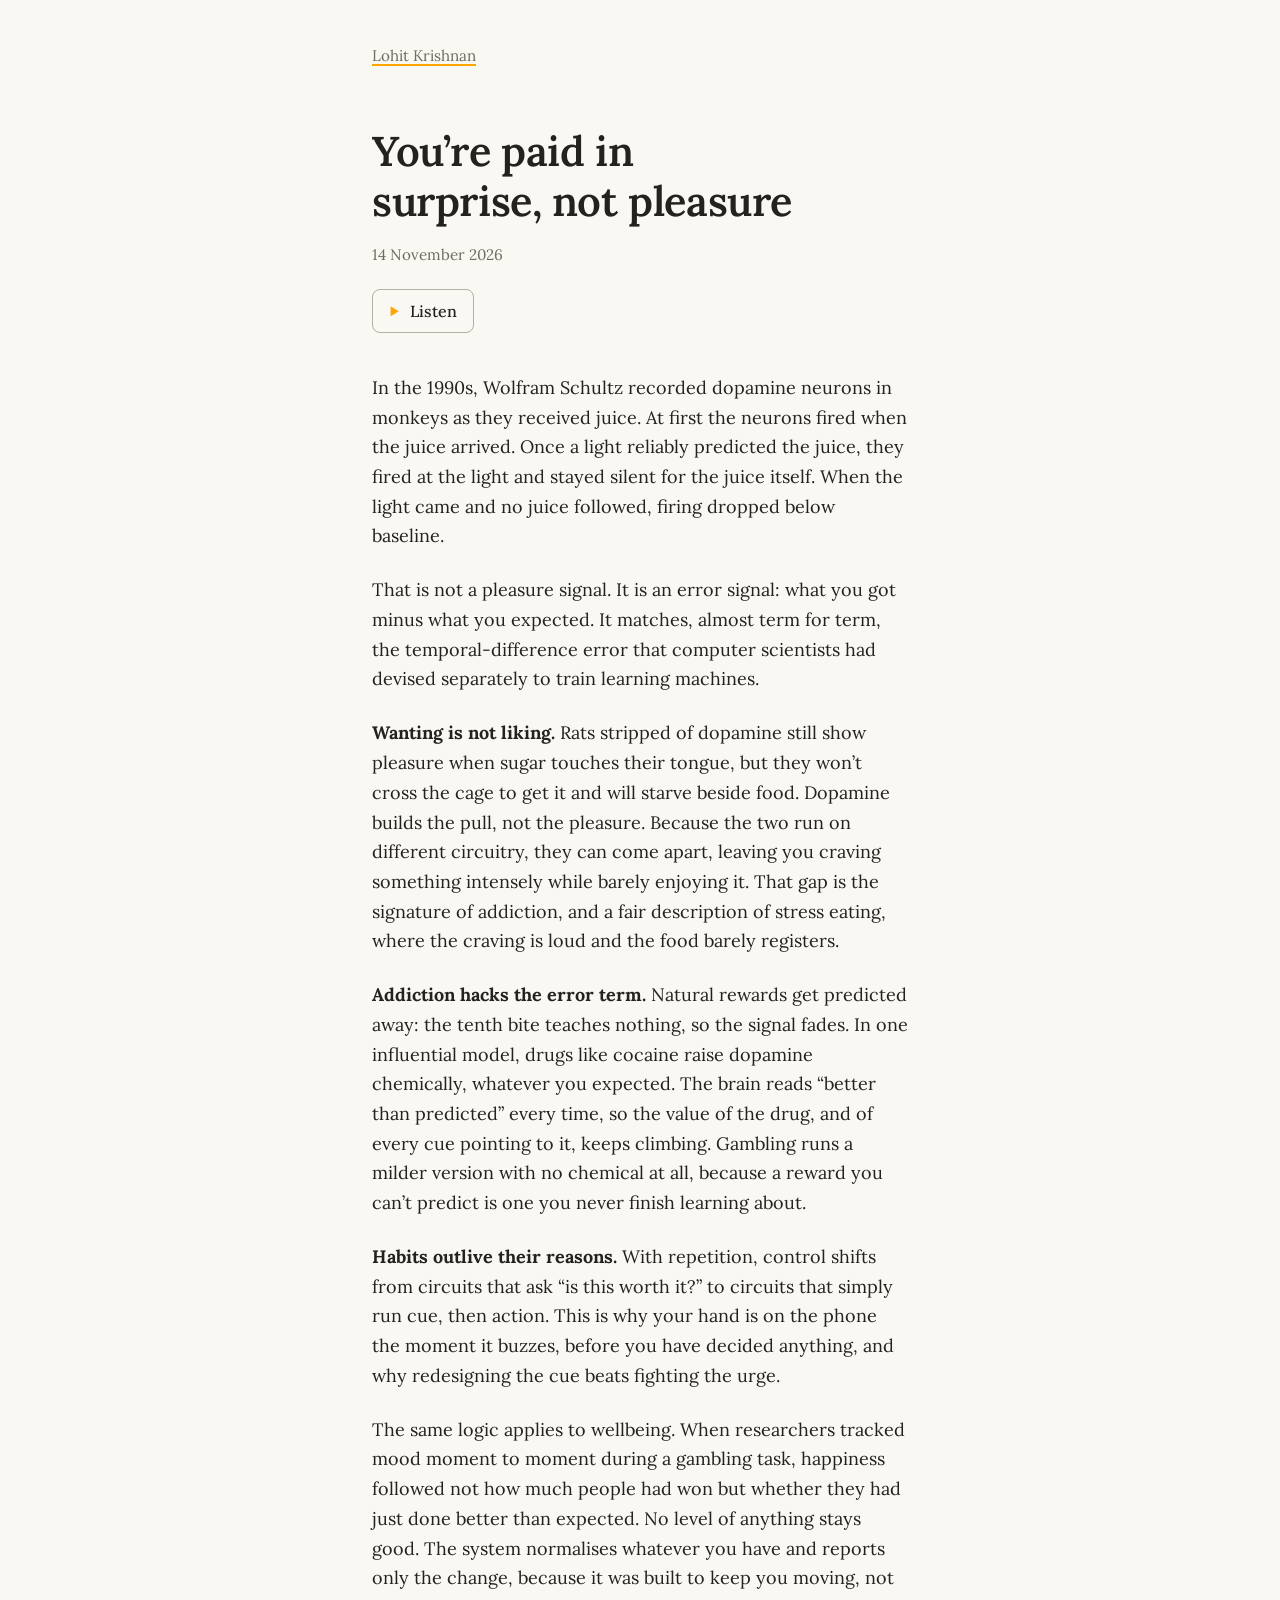
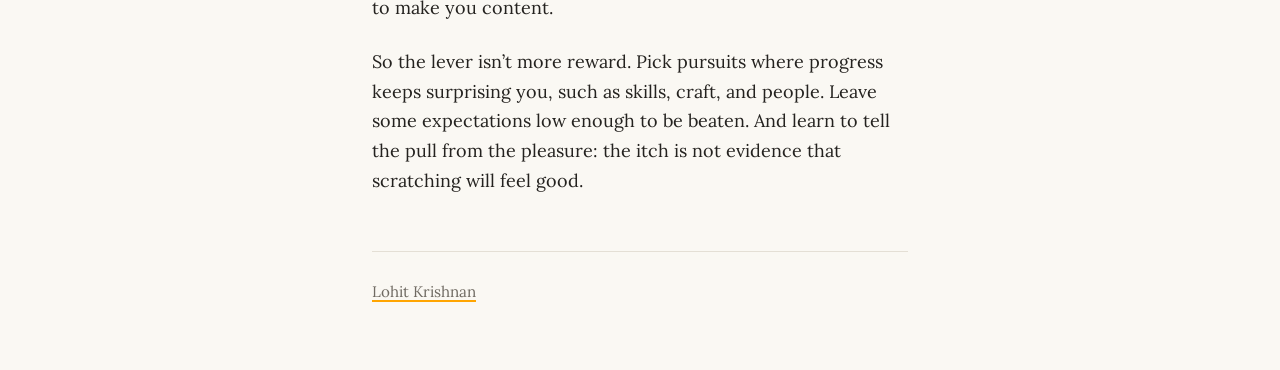
==== essays/paid-in-surprise/index.html @ ec5769eb "Add share preview cards and a Listen button Share cards: 1200x630 images for the homepage and the es" ====
<!DOCTYPE html>
<html lang="en">
<head>
    <meta charset="UTF-8">
    <meta name="viewport" content="width=device-width, initial-scale=1.0">
    <title>You’re paid in surprise, not pleasure</title>
    <meta name="description" content="Dopamine is an error signal, not a pleasure signal. What that means for wanting, habits, addiction and wellbeing.">
    <meta property="og:title" content="You’re paid in surprise, not pleasure">
    <meta property="og:description" content="Dopamine is an error signal, not a pleasure signal. What that means for wanting, habits, addiction and wellbeing.">
    <meta property="og:type" content="article">
    <meta property="og:url" content="https://lohitkrishnan.com/essays/paid-in-surprise/">
    <meta property="og:site_name" content="Lohit Krishnan">
    <meta property="og:image" content="https://lohitkrishnan.com/img/card-paid-in-surprise.png">
    <meta property="og:image:width" content="1200">
    <meta property="og:image:height" content="630">
    <meta property="og:image:alt" content="You’re paid in surprise, not pleasure. Dopamine is an error signal, not a pleasure signal.">
    <meta name="twitter:card" content="summary_large_image">
    <link rel="canonical" href="https://lohitkrishnan.com/essays/paid-in-surprise/">
    <meta name="color-scheme" content="light dark">

    <link rel="icon" href="data:image/svg+xml,<svg xmlns=%22http://www.w3.org/2000/svg%22 viewBox=%220 0 100 100%22><text y=%22.9em%22 font-size=%2290%22>🔥</text></svg>">

    <link rel="preload" href="/fonts/Lora-Variable.woff" as="font" type="font/woff" crossorigin>
    <link rel="stylesheet" href="/css/site.css">
    <script src="/js/listen.js" defer></script>
</head>
<body>

    <div class="page">
        <a class="home-link" href="/">Lohit Krishnan</a>

        <article class="essay">
            <header class="essay-header">
                <h1 class="essay-title">You’re paid in surprise, not pleasure</h1>
                <time class="date" datetime="2026-11-14">14 November 2026</time>

                <!-- Shown by /js/listen.js only where the browser can read text aloud. -->
                <button class="listen" type="button" hidden>
                    <svg class="listen-icon listen-icon-play" viewBox="0 0 16 16" aria-hidden="true"><path d="M4 2.5v11l9-5.5z"/></svg>
                    <svg class="listen-icon listen-icon-pause" viewBox="0 0 16 16" aria-hidden="true"><path d="M4 2.5h3v11H4zM9 2.5h3v11H9z"/></svg>
                    <span class="listen-label">Listen</span>
                </button>
                <div class="listen-status" role="status"></div>
            </header>

            <p>In the 1990s, Wolfram Schultz recorded dopamine neurons in monkeys as they received juice. At first the neurons fired when the juice arrived. Once a light reliably predicted the juice, they fired at the light and stayed silent for the juice itself. When the light came and no juice followed, firing dropped below baseline.</p>

            <p>That is not a pleasure signal. It is an error signal: what you got minus what you expected. It matches, almost term for term, the temporal-difference error that computer scientists had devised separately to train learning machines.</p>

            <p><strong>Wanting is not liking.</strong> Rats stripped of dopamine still show pleasure when sugar touches their tongue, but they won’t cross the cage to get it and will starve beside food. Dopamine builds the pull, not the pleasure. Because the two run on different circuitry, they can come apart, leaving you craving something intensely while barely enjoying it. That gap is the signature of addiction, and a fair description of stress eating, where the craving is loud and the food barely registers.</p>

            <p><strong>Addiction hacks the error term.</strong> Natural rewards get predicted away: the tenth bite teaches nothing, so the signal fades. In one influential model, drugs like cocaine raise dopamine chemically, whatever you expected. The brain reads “better than predicted” every time, so the value of the drug, and of every cue pointing to it, keeps climbing. Gambling runs a milder version with no chemical at all, because a reward you can’t predict is one you never finish learning about.</p>

            <p><strong>Habits outlive their reasons.</strong> With repetition, control shifts from circuits that ask “is this worth it?” to circuits that simply run cue, then action. This is why your hand is on the phone the moment it buzzes, before you have decided anything, and why redesigning the cue beats fighting the urge.</p>

            <p>The same logic applies to wellbeing. When researchers tracked mood moment to moment during a gambling task, happiness followed not how much people had won but whether they had just done better than expected. No level of anything stays good. The system normalises whatever you have and reports only the change, because it was built to keep you moving, not to make you content.</p>

            <p>So the lever isn’t more reward. Pick pursuits where progress keeps surprising you, such as skills, craft, and people. Leave some expectations low enough to be beaten. And learn to tell the pull from the pleasure: the itch is not evidence that scratching will feel good.</p>
        </article>

        <footer class="essay-footer">
            <a class="home-link" href="/">Lohit Krishnan</a>
        </footer>
    </div>

</body>
</html>
---- css/site.css ----
/* Shared look for lohitkrishnan.com: Lora on warm paper, warm charcoal in dark mode. */

/* Lora is served from this site so pages look the same on every device. */
@font-face {
    font-family: "Lora";
    src: url("/fonts/Lora-Variable.woff") format("woff");
    font-weight: 400 700;
    font-style: normal;
    font-display: swap;
}

:root {
    --bg: #faf8f3;
    --text: #24221f;
    --muted: #6f6a62;
    --rule: #e4dfd5;
    --line-strong: #b5aea2;
    --accent: orange;
    --serif: "Lora", "Iowan Old Style", Charter, Georgia, "Noto Serif", serif;
}

@media (prefers-color-scheme: dark) {
    :root {
        --bg: #1f1e1c;
        --text: #e9e5dd;
        --muted: #9c978e;
        --rule: #36332f;
        --line-strong: #6a665f;
    }
}

* { box-sizing: border-box; }

html { -webkit-text-size-adjust: 100%; }

body {
    margin: 0;
    background-color: var(--bg);
    color: var(--text);
    font-family: var(--serif);
    font-size: 1.125rem;
    line-height: 1.65;
    text-rendering: optimizeLegibility;
    -webkit-font-smoothing: antialiased;
}

a {
    color: inherit;
    text-decoration-color: var(--accent);
    text-decoration-thickness: 1.5px;
    text-underline-offset: 0.2em;
}

a:focus-visible {
    outline: 2px solid var(--accent);
    outline-offset: 3px;
}

.page {
    max-width: 36rem;
    margin: 0 auto;
    padding: 2.5rem 1.25rem 4rem;
}

/* Small link back to the homepage, used at the top and bottom of an essay. */
.home-link {
    font-size: 0.95rem;
    color: var(--muted);
}

.date {
    font-size: 0.95rem;
    color: var(--muted);
}

/* ---------- Homepage ---------- */

.intro { margin: 3.5rem 0 3.5rem; }

.intro-name {
    margin: 0;
    font-weight: 600;
    font-size: clamp(2.3rem, 10vw, 3.25rem);
    line-height: 1.1;
    letter-spacing: -0.015em;
}

.intro-about {
    margin: 0.9rem 0 0;
    font-size: 1.25rem;
    line-height: 1.5;
}

.intro-links {
    margin: 1.1rem 0 0;
    font-size: 1rem;
    color: var(--muted);
}

.section-title {
    margin: 0;
    padding-top: 1.5rem;
    border-top: 1px solid var(--rule);
    font-size: 1rem;
    font-weight: 600;
    color: var(--muted);
}

.posts {
    list-style: none;
    margin: 1rem 0 0;
    padding: 0;
}

.post {
    display: flex;
    flex-wrap: wrap;
    align-items: baseline;
    justify-content: space-between;
    gap: 0.2rem 1.5rem;
    padding: 0.55rem 0;
}

.post-title {
    flex: 1 1 16rem;
    font-size: 1.2rem;
    font-weight: 500;
    line-height: 1.4;
}

/* ---------- Essay ---------- */

.essay-header { margin: 3.5rem 0 2.5rem; }

.essay-title {
    margin: 0;
    font-weight: 600;
    font-size: clamp(1.9rem, 7vw, 2.6rem);
    line-height: 1.2;
    letter-spacing: -0.01em;
    text-wrap: balance;
}

.essay-header .date {
    display: block;
    margin-top: 1rem;
}

/* Listen button: reads the essay aloud (see /js/listen.js). */
.listen {
    display: inline-flex;
    align-items: center;
    gap: 0.55rem;
    min-height: 2.75rem;
    margin-top: 1.4rem;
    padding: 0.4rem 1rem 0.4rem 0.85rem;
    font: inherit;
    font-size: 1rem;
    font-weight: 500;
    color: var(--text);
    background: transparent;
    border: 1px solid var(--line-strong);
    border-radius: 0.5rem;
    cursor: pointer;
}

.listen[hidden] { display: none; }

.listen:hover { border-color: var(--muted); }

.listen:focus-visible {
    outline: 2px solid var(--accent);
    outline-offset: 3px;
}

.listen-icon {
    width: 0.9rem;
    height: 0.9rem;
    fill: var(--accent);
}

.listen-icon-pause { display: none; }
.listen[data-state="playing"] .listen-icon-play { display: none; }
.listen[data-state="playing"] .listen-icon-pause { display: block; }

.listen-status {
    margin-top: 0.6rem;
    font-size: 0.95rem;
    color: var(--muted);
}

.listen-status:empty { display: none; }

.essay p { margin: 0 0 1.35em; }

.essay strong { font-weight: 700; }

.essay-footer {
    margin-top: 3.5rem;
    padding-top: 1.5rem;
    border-top: 1px solid var(--rule);
}

@media (max-width: 600px) {
    body { font-size: 1.0625rem; }
    .intro { margin: 2.25rem 0 2.75rem; }
    .essay-header { margin: 2.25rem 0 2rem; }
}
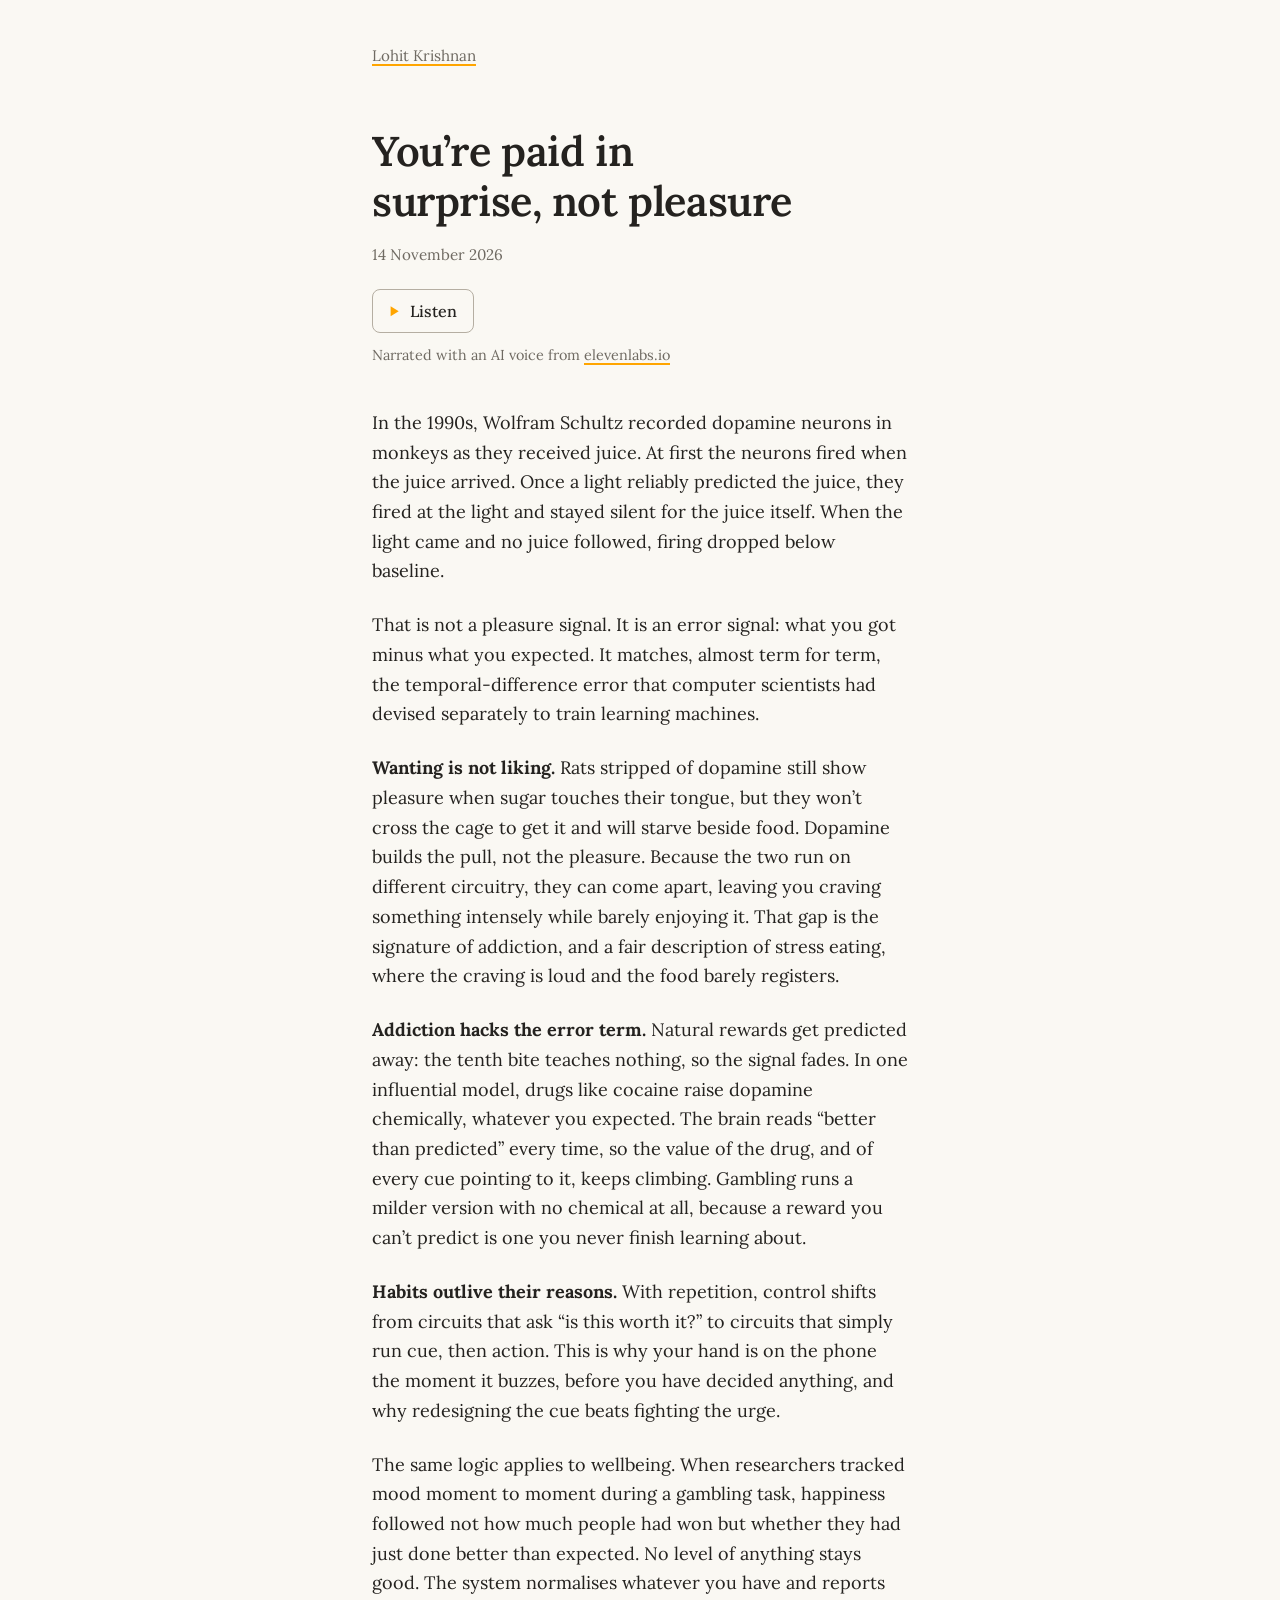
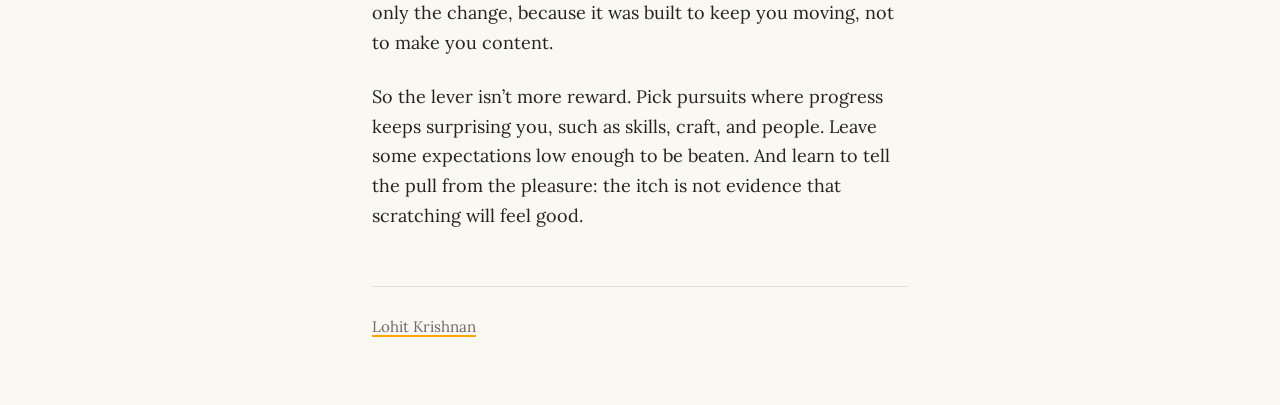
==== commit 76db5c78: "Essay narration: recorded audio with word-by-word highlighting Add a recorded narration of the essay" ====
--- a/essays/paid-in-surprise/index.html
+++ b/essays/paid-in-surprise/index.html
@@ -34,12 +34,19 @@
                 <h1 class="essay-title">You’re paid in surprise, not pleasure</h1>
                 <time class="date" datetime="2026-11-14">14 November 2026</time>
 
-                <!-- Shown by /js/listen.js only where the browser can read text aloud. -->
-                <button class="listen" type="button" hidden>
-                    <svg class="listen-icon listen-icon-play" viewBox="0 0 16 16" aria-hidden="true"><path d="M4 2.5v11l9-5.5z"/></svg>
-                    <svg class="listen-icon listen-icon-pause" viewBox="0 0 16 16" aria-hidden="true"><path d="M4 2.5h3v11H4zM9 2.5h3v11H9z"/></svg>
-                    <span class="listen-label">Listen</span>
-                </button>
+                <!-- Shown by /js/listen.js. The recording and its word timings live in /audio. -->
+                <div class="listen-bar">
+                    <button class="listen" type="button" hidden
+                            data-audio="/audio/paid-in-surprise.mp3"
+                            data-timings="/audio/paid-in-surprise.json"
+                            data-title="You’re paid in surprise, not pleasure (narration: elevenlabs.io)">
+                        <svg class="listen-icon listen-icon-play" viewBox="0 0 16 16" aria-hidden="true"><path d="M4 2.5v11l9-5.5z"/></svg>
+                        <svg class="listen-icon listen-icon-pause" viewBox="0 0 16 16" aria-hidden="true"><path d="M4 2.5h3v11H4zM9 2.5h3v11H9z"/></svg>
+                        <span class="listen-label">Listen</span>
+                    </button>
+                    <span class="listen-time" hidden></span>
+                </div>
+                <div class="listen-credit" hidden>Narrated with an AI voice from <a href="https://elevenlabs.io">elevenlabs.io</a></div>
                 <div class="listen-status" role="status"></div>
             </header>
 
--- a/css/site.css
+++ b/css/site.css
@@ -16,6 +16,10 @@
     --rule: #e4dfd5;
     --line-strong: #b5aea2;
     --accent: orange;
+    --reading: rgba(255, 165, 0, 0.3);
+    --reading-faint: rgba(255, 165, 0, 0.2);
+    --reading-word: rgba(255, 165, 0, 0.55);
+    --reading-hover: rgba(255, 165, 0, 0.12);
     --serif: "Lora", "Iowan Old Style", Charter, Georgia, "Noto Serif", serif;
 }
 
@@ -26,6 +30,7 @@
         --muted: #9c978e;
         --rule: #36332f;
         --line-strong: #6a665f;
+        --reading-faint: rgba(255, 165, 0, 0.15);
     }
 }
 
@@ -183,13 +188,56 @@
 .listen[data-state="playing"] .listen-icon-play { display: none; }
 .listen[data-state="playing"] .listen-icon-pause { display: block; }
 
+.listen-bar {
+    display: flex;
+    align-items: center;
+    gap: 0.9rem;
+}
+
+.listen-time {
+    margin-top: 1.4rem;
+    font-size: 0.95rem;
+    color: var(--muted);
+    font-variant-numeric: tabular-nums;
+}
+
+.listen-credit {
+    margin-top: 0.7rem;
+    font-size: 0.9rem;
+    color: var(--muted);
+}
+
 .listen-status {
-    margin-top: 0.6rem;
-    font-size: 0.95rem;
+    margin-top: 0.3rem;
+    font-size: 0.9rem;
     color: var(--muted);
 }
 
 .listen-status:empty { display: none; }
+
+/* Sentences and words are wrapped by /js/listen.js once listening starts.
+   data-listen on the essay says which mode is in use: "audio" (recorded
+   narration, word by word) or "speech" (device voice, sentence by sentence). */
+.sentence,
+.word {
+    border-radius: 0.2em;
+    -webkit-box-decoration-break: clone;
+    box-decoration-break: clone;
+}
+
+.sentence.is-reading { background-color: var(--reading); }
+
+/* With a recording, the sentence gets a faint tint and the word the strong one. */
+.essay[data-listen="audio"] .sentence.is-reading { background-color: var(--reading-faint); }
+.word.is-reading { background-color: var(--reading-word); }
+
+.essay[data-listen="speech"].is-listening .sentence,
+.essay[data-listen="audio"].is-listening .word { cursor: pointer; }
+
+@media (hover: hover) {
+    .essay[data-listen="speech"].is-listening .sentence:not(.is-reading):hover,
+    .essay[data-listen="audio"].is-listening .word:not(.is-reading):hover { background-color: var(--reading-hover); }
+}
 
 .essay p { margin: 0 0 1.35em; }
 
